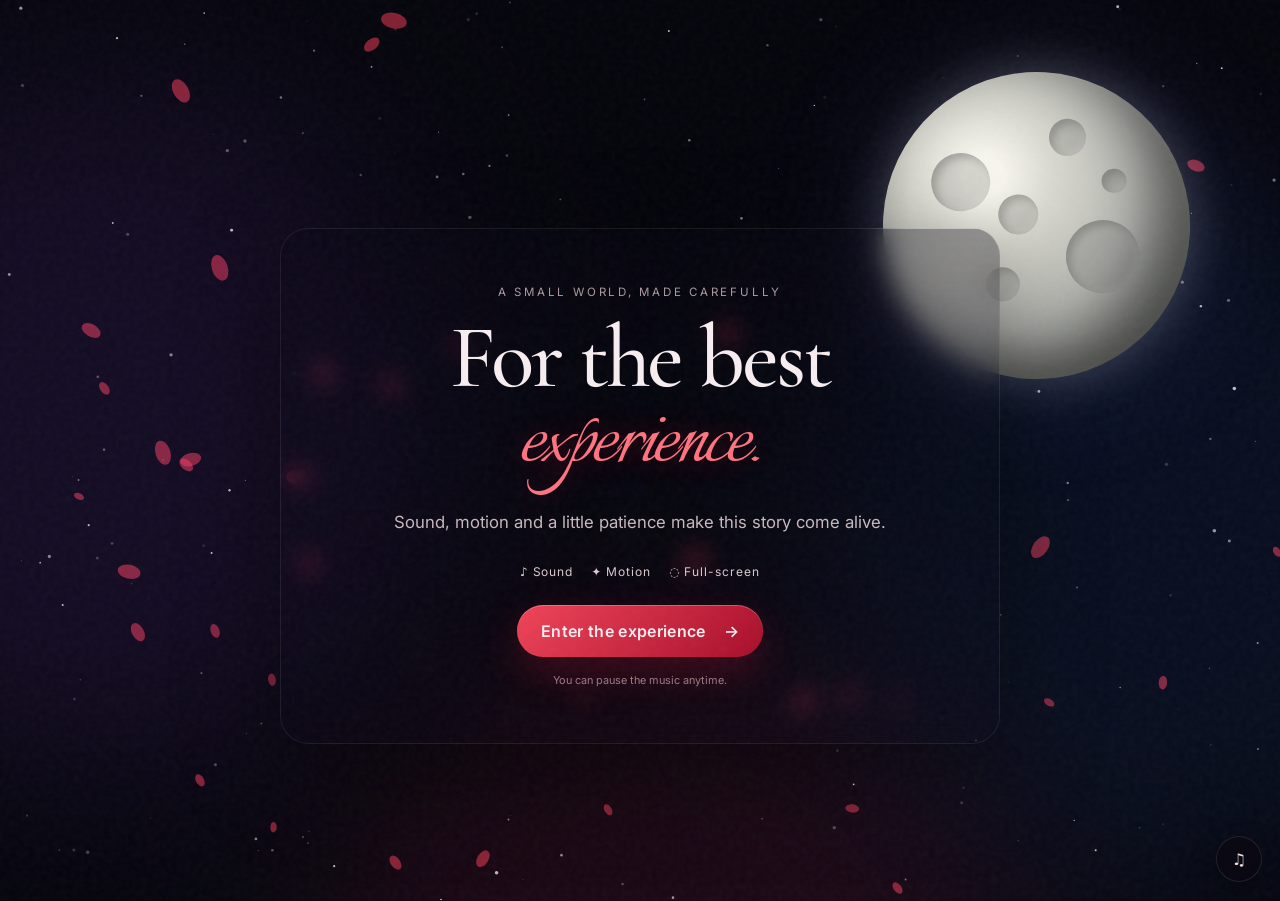
==== index.html @ fb80da09 "New Uploads" ====
<!doctype html>
<html lang="en">
<head>
<meta charset="utf-8">
<meta name="viewport" content="width=device-width,initial-scale=1,viewport-fit=cover">
<meta name="theme-color" content="#04040b">
<title>For the best experience</title>
<link rel="preconnect" href="https://fonts.googleapis.com">
<link rel="preconnect" href="https://fonts.gstatic.com" crossorigin>
<link href="https://fonts.googleapis.com/css2?family=Cormorant+Garamond:wght@400;500;600;700&family=Inter:wght@400;500;600&family=Italianno&display=swap" rel="stylesheet">
<link rel="stylesheet" href="style.css">
</head>
<body>
<div id="app" aria-live="polite">
  <canvas id="stars"></canvas>
  <canvas id="petals"></canvas>
  <div class="aurora aurora-a"></div><div class="aurora aurora-b"></div><div class="aurora aurora-c"></div>
  <div class="grain"></div>
  <div class="cursor-light" id="cursorLight"></div>

  <main>
    <section class="scene active" id="welcome" data-scene="welcome">
      <div class="moon-wrap moon-welcome" id="moonWelcome" aria-hidden="true">
        <div class="moon">
          <span class="crater c1"></span><span class="crater c2"></span><span class="crater c3"></span><span class="crater c4"></span><span class="crater c5"></span><span class="crater c6"></span>
        </div>
      </div>
      <div class="welcome-card">
        <div class="eyebrow">A small world, made carefully</div>
        <h1>For the best<br><em>experience.</em></h1>
        <p class="welcome-copy">Sound, motion and a little patience make this story come alive.</p>
        <div class="experience-list"><span>♪ Sound</span><span>✦ Motion</span><span>◌ Full-screen</span></div>
        <button class="primary-btn" id="enterBtn" type="button">Enter the experience <span>→</span></button>
        <p class="tiny-note">You can pause the music anytime.</p>
      </div>
    </section>

    <section class="scene" id="story" data-scene="story">
      <div class="scene-moon" aria-hidden="true"><div class="moon moon-large"><span class="crater c1"></span><span class="crater c2"></span><span class="crater c3"></span><span class="crater c4"></span><span class="crater c5"></span><span class="crater c6"></span></div></div>
      <div class="thought-stage" id="thoughtStage">
        <div class="depth-word depth-1">chaos</div><div class="depth-word depth-2">surprises</div><div class="depth-word depth-3">thoughts</div>
        <div class="story-line line-a">In the world…</div>
        <div class="story-line line-b">In a world full of chaos, full of surprises,</div>
        <div class="story-line line-c">the rush consuming people, the pressure<br class="desktop-break"> and always that one feeling to get better…</div>
      </div>
      <button class="scene-advance" id="storyNext" type="button">continue <span>↓</span></button>
    </section>

    <section class="scene" id="blocks" data-scene="blocks">
      <div class="block-field" id="blockField"></div>
      <div class="poem-block-text">
        <div class="eyebrow">blocks of thought</div>
        <p class="morph-line">And here is me creating another one with my blocks of thoughts,</p>
        <p class="morph-line dim">some practical, some sensible, some curious, some delusional</p>
        <p class="morph-line">all other just flowing through me like a boat…</p>
      </div>
      <button class="scene-advance" id="blocksNext" type="button">follow the light <span>→</span></button>
    </section>

    <section class="scene" id="heartScene" data-scene="heart">
      <div class="heart-halo"></div>
      <div class="follow-particle" id="followParticle" aria-hidden="true"></div>
      <div class="heart-copy">
        <div class="eyebrow">something unfinished</div>
        <h2>Some things are not<br>meant to be forced.</h2>
        <p id="heartInstruction">Bring the two pieces close.</p>
      </div>
      <div class="heart-area" id="heartArea" aria-label="Interactive heart">
        <svg class="heart-svg" viewBox="0 0 500 430" aria-hidden="true">
          <defs>
            <linearGradient id="heartRed" x1="0" y1="0" x2="1" y2="1"><stop offset="0" stop-color="#ff6a72"/><stop offset=".38" stop-color="#e51f3b"/><stop offset="1" stop-color="#780b22"/></linearGradient>
            <filter id="heartGlow" x="-60%" y="-60%" width="220%" height="220%"><feGaussianBlur stdDeviation="9" result="b"/><feMerge><feMergeNode in="b"/><feMergeNode in="SourceGraphic"/></feMerge></filter>
          </defs>
          <path id="heartLeft" class="heart-piece" d="M250 390 C230 370 75 270 75 145 C75 78 155 50 205 95 C230 117 242 139 250 155 L250 390Z" fill="url(#heartRed)" filter="url(#heartGlow)"/>
          <path id="heartRight" class="heart-piece" d="M250 390 C270 370 425 270 425 145 C425 78 345 50 295 95 C270 117 258 139 250 155 L250 390Z" fill="url(#heartRed)" filter="url(#heartGlow)"/>
          <path class="heart-shine" d="M143 130 C166 101 203 111 216 140"/>
          <path class="heart-shine right" d="M357 130 C334 101 297 111 284 140"/>
        </svg>
      </div>
      <div class="heart-actions"><button id="heartHint" class="ghost-btn" type="button">Tap a piece to begin</button></div>
    </section>

    <section class="scene" id="afterHeart" data-scene="afterHeart">
      <div class="scene-moon small-moon" aria-hidden="true"><div class="moon moon-medium"><span class="crater c1"></span><span class="crater c2"></span><span class="crater c3"></span><span class="crater c4"></span></div></div>
      <div class="light-ring" id="lightRing"></div>
      <div class="after-heart-text" id="afterHeartText">Some moments don't need an explanation.</div>
      <div class="couple-frame" aria-hidden="true"><img src="assets/images/couple.svg" alt="" loading="lazy"></div>
      <button class="scene-advance" id="poemNext" type="button">read what I wrote <span>↓</span></button>
    </section>

    <section class="scene poem-scene" id="poem" data-scene="poem">
      <div class="poem-backdrop"></div>
      <div class="poem-wrap">
        <div class="eyebrow">in my own words</div>
        <div class="poem" id="poemText">
          <p>In the world… In a world full of chaos, full of surprises, the rush consuming people, the pressure and always that one feeling to get better…</p>
          <p>And here is me creating another one with my blocks of thoughts, some practical, some sensible, some curious, some delusional all other just flowing through me like a boat…</p>
          <p>and then I ask myself how do I identify these thoughts…………</p>
          <p>Or that Can I get over these thoughts by living in present…….not thinking about how things are gonna end……..</p>
          <p>But here is me creating another one with my blocks, some practical, some sensible, some curious, some delusional all others always ticking inside me like clocks…….</p>
          <p>A question still lies ahead me that…….</p>
          <p>Do I need to identidy these thoughts Or wait for someone who can get me out of the world of my own blocks……….</p>
          <p class="signature">~Your Rounak</p>
        </div>
      </div>
    </section>
  </main>

  <button class="music-btn" id="musicBtn" type="button" aria-label="Pause music">♫</button>
  <div class="progress" id="progress"><span></span></div>
  <div class="sr-only" id="status"></div>
</div>
<script src="script.js"></script>
</body>
</html>
---- style.css ----
:root{--bg:#04040b;--ink:#f8edf0;--muted:#c9b8be;--red:#e51f3b;--deep:#720b22;--violet:#5e3a91;--blue:#1d3d70;--glass:rgba(255,255,255,.055);--ease:cubic-bezier(.22,.8,.2,1)}
*{box-sizing:border-box}html,body{margin:0;width:100%;min-height:100%;background:var(--bg);color:var(--ink);font-family:Inter,system-ui,sans-serif;overflow:hidden}body{touch-action:pan-y}.sr-only{position:absolute;width:1px;height:1px;overflow:hidden;clip:rect(0 0 0 0);white-space:nowrap}.grain{position:fixed;inset:0;pointer-events:none;z-index:20;opacity:.075;background-image:url("data:image/svg+xml,%3Csvg viewBox='0 0 160 160' xmlns='http://www.w3.org/2000/svg'%3E%3Cfilter id='n'%3E%3CfeTurbulence type='fractalNoise' baseFrequency='.9' numOctaves='3' stitchTiles='stitch'/%3E%3C/filter%3E%3Crect width='100%25' height='100%25' filter='url(%23n)' opacity='.55'/%3E%3C/svg%3E")}
canvas{position:fixed;inset:0;width:100%;height:100%;pointer-events:none}.aurora{position:fixed;width:55vw;height:55vw;max-width:850px;max-height:850px;border-radius:50%;filter:blur(90px);opacity:.16;pointer-events:none;mix-blend-mode:screen}.aurora-a{left:-20vw;top:8vh;background:#5d2d9a;animation:aurora 18s ease-in-out infinite alternate}.aurora-b{right:-18vw;top:20vh;background:#173e83;animation:aurora 23s ease-in-out infinite alternate-reverse}.aurora-c{left:25vw;bottom:-35vw;background:#8a1636;animation:aurora 27s ease-in-out infinite alternate}.cursor-light{position:fixed;width:260px;height:260px;border-radius:50%;pointer-events:none;z-index:19;background:radial-gradient(circle,rgba(255,68,91,.13),transparent 65%);transform:translate(-50%,-50%);opacity:0;transition:opacity .3s}
main{position:relative;width:100%;height:100svh}.scene{position:absolute;inset:0;display:grid;place-items:center;visibility:hidden;opacity:0;pointer-events:none;overflow:hidden;isolation:isolate}.scene.active{visibility:visible;opacity:1;pointer-events:auto}.scene.entering{animation:sceneIn 1.1s var(--ease) both}.scene.leaving{animation:sceneOut .75s var(--ease) both}.welcome-card{position:relative;z-index:10;width:min(720px,calc(100% - 40px));text-align:center;padding:clamp(26px,5vw,56px);border:1px solid rgba(255,255,255,.08);background:linear-gradient(180deg,rgba(8,7,18,.38),rgba(8,7,18,.14));backdrop-filter:blur(12px);border-radius:28px;box-shadow:0 30px 100px rgba(0,0,0,.4);transform:translateY(4vh)}.eyebrow{font-size:.72rem;letter-spacing:.24em;text-transform:uppercase;color:#e3cbd2;opacity:.75}.welcome-card h1{font-family:"Cormorant Garamond",serif;font-size:clamp(3rem,7vw,6.7rem);font-weight:500;line-height:.82;margin:22px 0 24px;letter-spacing:-.035em}.welcome-card h1 em{font-family:Italianno,cursive;font-size:1.12em;font-style:normal;color:#ff7380;text-shadow:0 0 30px rgba(255,50,80,.3)}.welcome-copy{max-width:520px;margin:0 auto;color:var(--muted);font-size:clamp(.92rem,1.8vw,1.05rem);line-height:1.75}.experience-list{display:flex;justify-content:center;gap:18px;flex-wrap:wrap;margin:26px 0;color:#dbc9ce;font-size:.75rem;letter-spacing:.08em}.primary-btn,.ghost-btn,.scene-advance,.music-btn{font:inherit;color:inherit;border:0;cursor:pointer}.primary-btn{position:relative;z-index:30;display:inline-flex;align-items:center;gap:18px;padding:16px 24px;border-radius:999px;background:linear-gradient(135deg,#f04458,#a70d2a);box-shadow:0 15px 40px rgba(199,20,50,.28),inset 0 1px rgba(255,255,255,.25);font-weight:600;letter-spacing:.02em;transition:transform .25s,box-shadow .25s}.primary-btn:hover{transform:translateY(-3px);box-shadow:0 22px 55px rgba(199,20,50,.4)}.primary-btn:active{transform:translateY(0) scale(.98)}.tiny-note{font-size:.68rem;color:#9c858d;margin:16px 0 0}.scene-moon{position:absolute;right:9vw;top:7vh;z-index:-1;animation:moonFloat 9s ease-in-out infinite}.moon-wrap{position:absolute;right:7vw;top:8vh;z-index:1;animation:moonFloat 9s ease-in-out infinite}.moon{position:relative;width:clamp(190px,24vw,360px);aspect-ratio:1;border-radius:50%;overflow:hidden;background:radial-gradient(circle at 35% 32%,#f8f7ef 0 7%,#d9d9d0 24%,#b4b5b0 52%,#858783 78%,#5d5e5c 100%);box-shadow:0 0 50px rgba(220,222,255,.25),0 0 140px rgba(144,151,255,.13),inset -30px -22px 55px rgba(0,0,0,.45);transform:rotate(-8deg)}.moon:before{content:"";position:absolute;inset:-10%;background:radial-gradient(circle at 55% 42%,transparent 0 48%,rgba(0,0,0,.16) 78%,rgba(0,0,0,.5) 100%);mix-blend-mode:multiply}.crater{position:absolute;border-radius:50%;background:rgba(76,77,75,.2);box-shadow:inset 4px 5px 9px rgba(0,0,0,.2),inset -3px -3px 8px rgba(255,255,255,.12)}.c1{width:19%;height:19%;left:18%;top:23%}.c2{width:12%;height:12%;left:58%;top:17%}.c3{width:24%;height:24%;left:58%;top:51%}.c4{width:11%;height:11%;left:31%;top:62%}.c5{width:8%;height:8%;left:73%;top:35%}.c6{width:13%;height:13%;left:38%;top:39%}.moon:after{content:"";position:absolute;inset:-8%;border-radius:50%;background:radial-gradient(circle,transparent 58%,rgba(255,246,230,.1) 69%,transparent 76%);animation:moonPulse 5s ease-in-out infinite}.moon-large{width:clamp(220px,31vw,440px)}.moon-medium{width:clamp(150px,20vw,270px)}.story-line{position:absolute;left:8vw;max-width:min(760px,70vw);font-family:"Cormorant Garamond",serif;font-size:clamp(2rem,5vw,5.5rem);line-height:.95;text-shadow:0 15px 50px rgba(0,0,0,.6);opacity:0;transform:translateY(30px);transition:1.1s var(--ease)}.story-line.line-a{top:31%}.story-line.line-b{top:31%;font-size:clamp(1.7rem,3.8vw,4rem)}.story-line.line-c{top:43%;font-size:clamp(1.25rem,2.3vw,2.4rem);line-height:1.15;color:#dbcbd0}.story-line.show{opacity:1;transform:none}.thought-stage{position:absolute;inset:0}.depth-word{position:absolute;font-family:"Cormorant Garamond",serif;color:rgba(255,255,255,.1);font-size:clamp(4rem,13vw,13rem);filter:blur(2px);animation:depthDrift 13s ease-in-out infinite}.depth-1{left:3%;top:18%}.depth-2{right:1%;top:50%;animation-delay:-4s}.depth-3{left:16%;bottom:7%;animation-delay:-8s}.scene-advance{position:absolute;bottom:max(34px,env(safe-area-inset-bottom));left:50%;transform:translateX(-50%);padding:12px 18px;background:rgba(255,255,255,.04);border:1px solid rgba(255,255,255,.1);border-radius:999px;color:#d9c8cd;z-index:30;letter-spacing:.06em;font-size:.75rem;transition:.25s}.scene-advance:hover{background:rgba(255,255,255,.08);transform:translateX(-50%) translateY(-2px)}.scene-advance span{color:#ff6473}.block-field{position:absolute;inset:0;overflow:hidden}.thought-block{position:absolute;width:clamp(14px,2vw,30px);height:clamp(14px,2vw,30px);border:1px solid rgba(255,83,104,.55);background:rgba(229,31,59,.12);box-shadow:0 0 25px rgba(229,31,59,.16);transform:rotate(45deg);animation:blockFloat var(--d) ease-in-out infinite alternate}.poem-block-text{position:relative;z-index:5;width:min(900px,88vw);text-align:center}.poem-block-text p{font-family:"Cormorant Garamond",serif;font-size:clamp(1.6rem,3.5vw,3.4rem);line-height:1.05;margin:10px 0;opacity:0;transform:translateY(24px) scale(.98);animation:textRise 1s var(--ease) forwards}.poem-block-text p:nth-of-type(1){animation-delay:.15s}.poem-block-text p:nth-of-type(2){animation-delay:.45s}.poem-block-text p:nth-of-type(3){animation-delay:.75s}.poem-block-text .dim{color:#c5b2b8;font-size:clamp(1.1rem,2.2vw,2rem)}
#heartScene{background:radial-gradient(circle at 50% 52%,rgba(150,10,35,.11),transparent 30%)}.heart-copy{position:absolute;top:11vh;text-align:center;z-index:10}.heart-copy h2{font-family:"Cormorant Garamond",serif;font-size:clamp(2.2rem,5vw,4.8rem);line-height:.92;font-weight:500;margin:15px 0}.heart-copy p{color:#d2bec4;margin:0;font-size:.9rem}.heart-area{position:absolute;width:min(520px,82vw);height:min(500px,65vh);left:50%;top:56%;transform:translate(-50%,-50%);z-index:8;touch-action:none;cursor:grab}.heart-area.dragging{cursor:grabbing}.heart-svg{width:100%;height:100%;overflow:visible;filter:drop-shadow(0 20px 50px rgba(110,0,20,.3));animation:heartBreathe 2.9s ease-in-out infinite}.heart-piece{transform-box:fill-box;transform-origin:center;transition:filter .25s}.heart-shine{fill:none;stroke:rgba(255,220,225,.55);stroke-width:5;stroke-linecap:round;opacity:.55}.heart-shine.right{transform:scaleX(-1);transform-origin:250px 0}.heart-halo{position:absolute;width:min(560px,90vw);aspect-ratio:1;border-radius:50%;background:radial-gradient(circle,rgba(229,31,59,.14),transparent 63%);filter:blur(12px);animation:haloPulse 3s ease-in-out infinite}.follow-particle{position:absolute;width:12px;height:12px;border-radius:50%;background:#ff6475;box-shadow:0 0 25px #ff334e;z-index:12;left:50%;top:22%;animation:followFloat 5s ease-in-out infinite}.heart-actions{position:absolute;bottom:13%;z-index:20}.ghost-btn{padding:11px 16px;border-radius:999px;background:rgba(255,255,255,.035);border:1px solid rgba(255,255,255,.1);color:#cdbbc1}.light-ring{position:absolute;width:20px;height:20px;border:1px solid rgba(255,110,128,.5);border-radius:50%;opacity:0}.light-ring.bloom{animation:ringBloom 1.8s var(--ease) forwards}.after-heart-text{font-family:"Cormorant Garamond",serif;font-size:clamp(2.3rem,6vw,6rem);max-width:850px;text-align:center;line-height:.9;opacity:0;transform:translateY(25px) scale(.96);z-index:8}.after-heart-text.reveal{animation:cinematicText 2s var(--ease) forwards}.couple-frame{position:absolute;bottom:-3vh;left:50%;transform:translateX(-50%);width:min(340px,42vw);height:min(420px,55vh);opacity:.18;filter:drop-shadow(0 0 20px rgba(255,255,255,.08));pointer-events:none;z-index:1}.couple-frame img{width:100%;height:100%;object-fit:contain;animation:coupleFloat 8s ease-in-out infinite}.poem-scene{overflow-y:auto;overflow-x:hidden;align-items:flex-start;justify-items:center}.poem-backdrop{position:fixed;inset:0;background:radial-gradient(circle at 50% 25%,rgba(117,38,88,.2),transparent 35%),linear-gradient(180deg,#080613,#03030a 70%);z-index:-1}.poem-wrap{width:min(880px,calc(100% - 40px));padding:15vh 0 20vh;position:relative}.poem-wrap .eyebrow{text-align:center;margin-bottom:35px}.poem{font-family:"Cormorant Garamond",serif;font-size:clamp(1.2rem,2.1vw,1.7rem);line-height:1.55;color:#f1e5e8}.poem p{margin:0 0 30px;opacity:0;transform:translateY(28px);filter:blur(5px);animation:poemReveal 1.4s var(--ease) forwards}.poem p:nth-child(1){animation-delay:.2s}.poem p:nth-child(2){animation-delay:.65s}.poem p:nth-child(3){animation-delay:1.1s}.poem p:nth-child(4){animation-delay:1.55s}.poem p:nth-child(5){animation-delay:2s}.poem p:nth-child(6){animation-delay:2.45s}.poem p:nth-child(7){animation-delay:2.9s}.poem .signature{font-family:Italianno,cursive;font-size:clamp(2.1rem,4vw,3.8rem);text-align:right;color:#ff6676;margin-top:50px;animation-delay:3.4s}.music-btn{position:fixed;right:max(18px,env(safe-area-inset-right));bottom:max(18px,env(safe-area-inset-bottom));width:46px;height:46px;border-radius:50%;background:rgba(10,8,18,.7);border:1px solid rgba(255,255,255,.1);backdrop-filter:blur(12px);z-index:50;color:#f4dce1;box-shadow:0 10px 30px rgba(0,0,0,.3);transition:.25s}.music-btn:hover{transform:scale(1.05)}.progress{position:fixed;left:0;top:0;height:2px;width:100%;z-index:60;background:transparent}.progress span{display:block;width:0;height:100%;background:#ef4b61;box-shadow:0 0 12px #ef4b61}
@keyframes aurora{to{transform:translate(8vw,-4vh) scale(1.18)}}@keyframes moonFloat{0%,100%{transform:translate3d(0,0,0)}50%{transform:translate3d(-12px,9px,0)}}@keyframes moonPulse{50%{transform:scale(1.03);opacity:.7}}@keyframes sceneIn{from{opacity:0;transform:scale(1.025)}to{opacity:1;transform:none}}@keyframes sceneOut{to{opacity:0;transform:scale(.985)}}@keyframes depthDrift{0%,100%{transform:translate3d(0,0,0) rotate(-2deg)}50%{transform:translate3d(3vw,-2vh,0) rotate(2deg)}}@keyframes blockFloat{to{transform:translate3d(var(--x),var(--y),0) rotate(150deg)}}@keyframes textRise{to{opacity:1;transform:none}}@keyframes heartBreathe{0%,100%{transform:scale(1)}50%{transform:scale(1.025)}}@keyframes haloPulse{50%{transform:scale(1.08);opacity:.7}}@keyframes followFloat{0%,100%{transform:translate(-20px,0)}50%{transform:translate(25px,14px)}}@keyframes ringBloom{to{opacity:0;transform:scale(35)}}@keyframes cinematicText{0%{opacity:0;filter:blur(15px);transform:translateY(25px) scale(.94)}55%{opacity:1;filter:blur(0);transform:none}100%{opacity:1;transform:none}}@keyframes coupleFloat{50%{transform:translateY(-7px) scale(1.01)}}@keyframes poemReveal{to{opacity:1;transform:none;filter:blur(0)}}
@media(max-width:700px){html,body{overflow:hidden}.welcome-card{width:calc(100% - 24px);padding:28px 18px;border-radius:22px;transform:translateY(0)}.welcome-card h1{font-size:clamp(2.8rem,15vw,4.6rem);margin:16px 0 20px}.experience-list{gap:9px 13px;margin:20px 0;font-size:.67rem}.primary-btn{padding:15px 19px}.moon-wrap{right:-5vw;top:3vh;opacity:.7}.moon{width:190px}.scene-moon{right:-8vw;top:4vh;opacity:.55}.moon-large{width:220px}.story-line{left:7vw;right:7vw;max-width:none;text-align:left}.story-line.line-a{top:38%}.story-line.line-b{top:34%}.story-line.line-c{top:49%;font-size:1.15rem}.desktop-break{display:none}.scene-advance{bottom:calc(18px + env(safe-area-inset-bottom));font-size:.68rem}.poem-block-text{width:calc(100% - 32px)}.poem-block-text p{font-size:clamp(1.5rem,8vw,2.4rem)}.heart-copy{top:9vh;width:calc(100% - 28px)}.heart-copy h2{font-size:clamp(2rem,10vw,3rem)}.heart-area{width:min(92vw,430px);height:54vh;top:55%}.heart-actions{bottom:10%}.after-heart-text{width:calc(100% - 30px);font-size:clamp(2.25rem,11vw,4rem)}.couple-frame{width:240px;height:300px;opacity:.13}.poem-wrap{width:calc(100% - 28px);padding:13vh 0 18vh}.poem{font-size:1.16rem;line-height:1.6}.poem p{margin-bottom:24px}.cursor-light{display:none}.aurora{filter:blur(60px);opacity:.11}.depth-word{font-size:4.5rem}.progress{top:0}}
@media(prefers-reduced-motion:reduce){*,*::before,*::after{animation-duration:.001ms!important;animation-iteration-count:1!important;transition-duration:.001ms!important;scroll-behavior:auto!important}}
.burst{font-family:serif;font-size:14px;animation-name:burstOut}.heart-complete{animation:heartFinish 1.7s var(--ease) both!important}.moon-ripple{position:fixed;width:30px;height:30px;border:1px solid rgba(255,225,225,.55);border-radius:50%;transform:translate(-50%,-50%);pointer-events:none;z-index:18;animation:moonRipple 1.3s var(--ease) forwards}.heart-complete .heart-piece{filter:url(#heartGlow) drop-shadow(0 0 30px rgba(255,45,75,.8))}.heart-complete{filter:drop-shadow(0 0 40px rgba(255,45,75,.6))!important}@keyframes heartFinish{0%{transform:scale(1)}35%{transform:scale(1.08)}100%{transform:scale(.96);opacity:.9}}@keyframes burstOut{0%{opacity:1;transform:translate(-50%,-50%) scale(.3) rotate(0)}100%{opacity:0;transform:translate(calc(-50% + var(--dx)),calc(-50% + var(--dy))) scale(var(--s)) rotate(240deg)}}@keyframes moonRipple{0%{opacity:.7;transform:translate(-50%,-50%) scale(.2)}100%{opacity:0;transform:translate(-50%,-50%) scale(15)}}
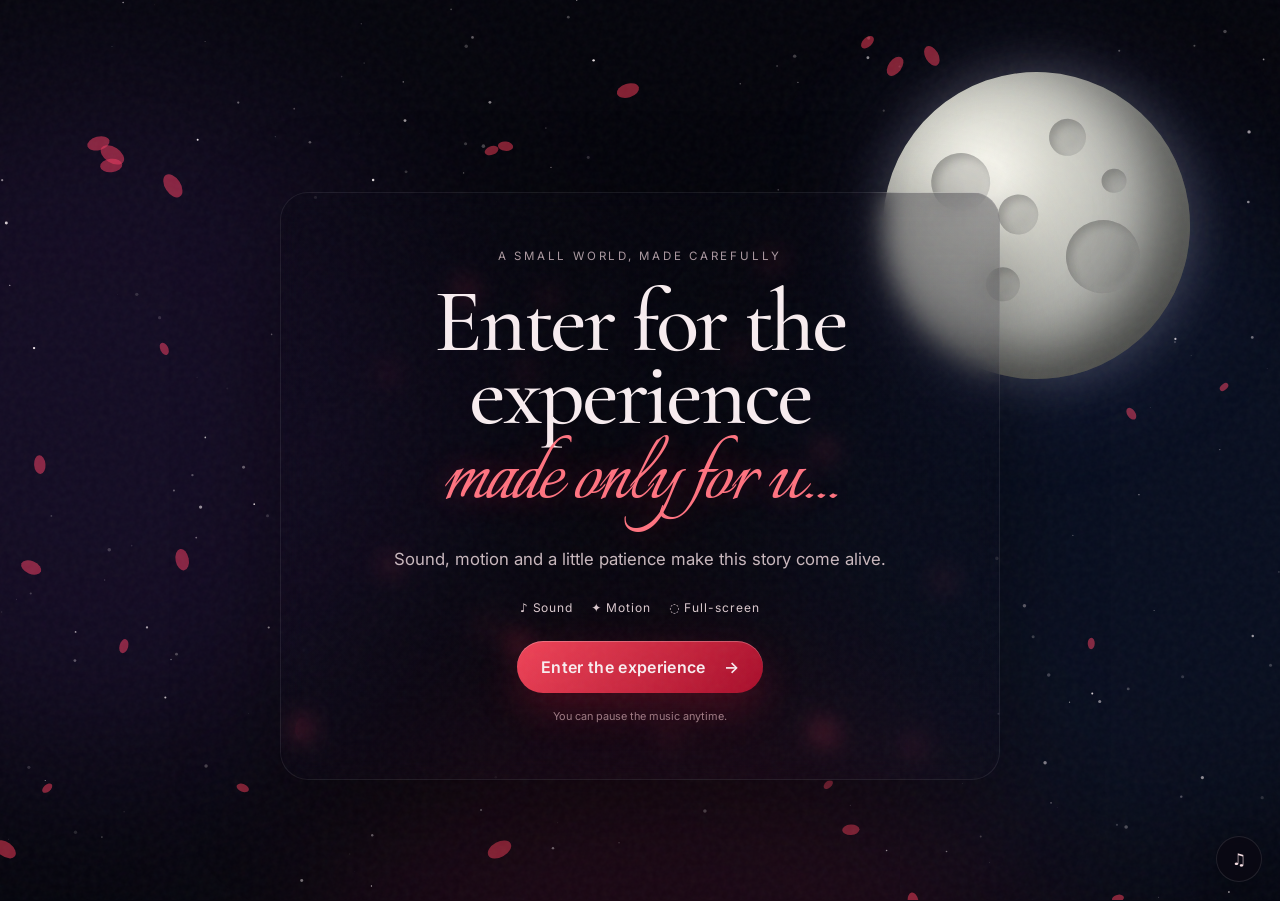
==== commit feb5ff8f: "Changes to Styles and Text" ====
--- a/index.html
+++ b/index.html
@@ -4,7 +4,7 @@
 <meta charset="utf-8">
 <meta name="viewport" content="width=device-width,initial-scale=1,viewport-fit=cover">
 <meta name="theme-color" content="#04040b">
-<title>For the best experience</title>
+<title>Moonlight</title>
 <link rel="preconnect" href="https://fonts.googleapis.com">
 <link rel="preconnect" href="https://fonts.gstatic.com" crossorigin>
 <link href="https://fonts.googleapis.com/css2?family=Cormorant+Garamond:wght@400;500;600;700&family=Inter:wght@400;500;600&family=Italianno&display=swap" rel="stylesheet">
@@ -27,7 +27,7 @@
       </div>
       <div class="welcome-card">
         <div class="eyebrow">A small world, made carefully</div>
-        <h1>For the best<br><em>experience.</em></h1>
+        <h1>Enter for the experience<br><em>made only for u...</em></h1>
         <p class="welcome-copy">Sound, motion and a little patience make this story come alive.</p>
         <div class="experience-list"><span>♪ Sound</span><span>✦ Motion</span><span>◌ Full-screen</span></div>
         <button class="primary-btn" id="enterBtn" type="button">Enter the experience <span>→</span></button>
@@ -49,10 +49,10 @@
     <section class="scene" id="blocks" data-scene="blocks">
       <div class="block-field" id="blockField"></div>
       <div class="poem-block-text">
-        <div class="eyebrow">blocks of thought</div>
-        <p class="morph-line">And here is me creating another one with my blocks of thoughts,</p>
-        <p class="morph-line dim">some practical, some sensible, some curious, some delusional</p>
-        <p class="morph-line">all other just flowing through me like a boat…</p>
+        <div class="eyebrow">...</div>
+        <p class="morph-line thought-1">And here is me creating another one with my blocks of thoughts,</p>
+        <p class="morph-line dim thought-2">some practical, some sensible, some curious, some delusional</p>
+        <p class="morph-line thought-3">all other just flowing through me like a boat…</p>
       </div>
       <button class="scene-advance" id="blocksNext" type="button">follow the light <span>→</span></button>
     </section>
@@ -100,7 +100,10 @@
           <p>But here is me creating another one with my blocks, some practical, some sensible, some curious, some delusional all others always ticking inside me like clocks…….</p>
           <p>A question still lies ahead me that…….</p>
           <p>Do I need to identidy these thoughts Or wait for someone who can get me out of the world of my own blocks……….</p>
-          <p class="signature">~Your Rounak</p>
+          <div class="signature-wrap">
+            <p class="signature-subtext">with love</p>
+            <p class="signature">~Your Rounak</p>
+          </div>
         </div>
       </div>
     </section>
--- a/style.css
+++ b/style.css
@@ -1,9 +1,1039 @@
-:root{--bg:#04040b;--ink:#f8edf0;--muted:#c9b8be;--red:#e51f3b;--deep:#720b22;--violet:#5e3a91;--blue:#1d3d70;--glass:rgba(255,255,255,.055);--ease:cubic-bezier(.22,.8,.2,1)}
-*{box-sizing:border-box}html,body{margin:0;width:100%;min-height:100%;background:var(--bg);color:var(--ink);font-family:Inter,system-ui,sans-serif;overflow:hidden}body{touch-action:pan-y}.sr-only{position:absolute;width:1px;height:1px;overflow:hidden;clip:rect(0 0 0 0);white-space:nowrap}.grain{position:fixed;inset:0;pointer-events:none;z-index:20;opacity:.075;background-image:url("data:image/svg+xml,%3Csvg viewBox='0 0 160 160' xmlns='http://www.w3.org/2000/svg'%3E%3Cfilter id='n'%3E%3CfeTurbulence type='fractalNoise' baseFrequency='.9' numOctaves='3' stitchTiles='stitch'/%3E%3C/filter%3E%3Crect width='100%25' height='100%25' filter='url(%23n)' opacity='.55'/%3E%3C/svg%3E")}
-canvas{position:fixed;inset:0;width:100%;height:100%;pointer-events:none}.aurora{position:fixed;width:55vw;height:55vw;max-width:850px;max-height:850px;border-radius:50%;filter:blur(90px);opacity:.16;pointer-events:none;mix-blend-mode:screen}.aurora-a{left:-20vw;top:8vh;background:#5d2d9a;animation:aurora 18s ease-in-out infinite alternate}.aurora-b{right:-18vw;top:20vh;background:#173e83;animation:aurora 23s ease-in-out infinite alternate-reverse}.aurora-c{left:25vw;bottom:-35vw;background:#8a1636;animation:aurora 27s ease-in-out infinite alternate}.cursor-light{position:fixed;width:260px;height:260px;border-radius:50%;pointer-events:none;z-index:19;background:radial-gradient(circle,rgba(255,68,91,.13),transparent 65%);transform:translate(-50%,-50%);opacity:0;transition:opacity .3s}
-main{position:relative;width:100%;height:100svh}.scene{position:absolute;inset:0;display:grid;place-items:center;visibility:hidden;opacity:0;pointer-events:none;overflow:hidden;isolation:isolate}.scene.active{visibility:visible;opacity:1;pointer-events:auto}.scene.entering{animation:sceneIn 1.1s var(--ease) both}.scene.leaving{animation:sceneOut .75s var(--ease) both}.welcome-card{position:relative;z-index:10;width:min(720px,calc(100% - 40px));text-align:center;padding:clamp(26px,5vw,56px);border:1px solid rgba(255,255,255,.08);background:linear-gradient(180deg,rgba(8,7,18,.38),rgba(8,7,18,.14));backdrop-filter:blur(12px);border-radius:28px;box-shadow:0 30px 100px rgba(0,0,0,.4);transform:translateY(4vh)}.eyebrow{font-size:.72rem;letter-spacing:.24em;text-transform:uppercase;color:#e3cbd2;opacity:.75}.welcome-card h1{font-family:"Cormorant Garamond",serif;font-size:clamp(3rem,7vw,6.7rem);font-weight:500;line-height:.82;margin:22px 0 24px;letter-spacing:-.035em}.welcome-card h1 em{font-family:Italianno,cursive;font-size:1.12em;font-style:normal;color:#ff7380;text-shadow:0 0 30px rgba(255,50,80,.3)}.welcome-copy{max-width:520px;margin:0 auto;color:var(--muted);font-size:clamp(.92rem,1.8vw,1.05rem);line-height:1.75}.experience-list{display:flex;justify-content:center;gap:18px;flex-wrap:wrap;margin:26px 0;color:#dbc9ce;font-size:.75rem;letter-spacing:.08em}.primary-btn,.ghost-btn,.scene-advance,.music-btn{font:inherit;color:inherit;border:0;cursor:pointer}.primary-btn{position:relative;z-index:30;display:inline-flex;align-items:center;gap:18px;padding:16px 24px;border-radius:999px;background:linear-gradient(135deg,#f04458,#a70d2a);box-shadow:0 15px 40px rgba(199,20,50,.28),inset 0 1px rgba(255,255,255,.25);font-weight:600;letter-spacing:.02em;transition:transform .25s,box-shadow .25s}.primary-btn:hover{transform:translateY(-3px);box-shadow:0 22px 55px rgba(199,20,50,.4)}.primary-btn:active{transform:translateY(0) scale(.98)}.tiny-note{font-size:.68rem;color:#9c858d;margin:16px 0 0}.scene-moon{position:absolute;right:9vw;top:7vh;z-index:-1;animation:moonFloat 9s ease-in-out infinite}.moon-wrap{position:absolute;right:7vw;top:8vh;z-index:1;animation:moonFloat 9s ease-in-out infinite}.moon{position:relative;width:clamp(190px,24vw,360px);aspect-ratio:1;border-radius:50%;overflow:hidden;background:radial-gradient(circle at 35% 32%,#f8f7ef 0 7%,#d9d9d0 24%,#b4b5b0 52%,#858783 78%,#5d5e5c 100%);box-shadow:0 0 50px rgba(220,222,255,.25),0 0 140px rgba(144,151,255,.13),inset -30px -22px 55px rgba(0,0,0,.45);transform:rotate(-8deg)}.moon:before{content:"";position:absolute;inset:-10%;background:radial-gradient(circle at 55% 42%,transparent 0 48%,rgba(0,0,0,.16) 78%,rgba(0,0,0,.5) 100%);mix-blend-mode:multiply}.crater{position:absolute;border-radius:50%;background:rgba(76,77,75,.2);box-shadow:inset 4px 5px 9px rgba(0,0,0,.2),inset -3px -3px 8px rgba(255,255,255,.12)}.c1{width:19%;height:19%;left:18%;top:23%}.c2{width:12%;height:12%;left:58%;top:17%}.c3{width:24%;height:24%;left:58%;top:51%}.c4{width:11%;height:11%;left:31%;top:62%}.c5{width:8%;height:8%;left:73%;top:35%}.c6{width:13%;height:13%;left:38%;top:39%}.moon:after{content:"";position:absolute;inset:-8%;border-radius:50%;background:radial-gradient(circle,transparent 58%,rgba(255,246,230,.1) 69%,transparent 76%);animation:moonPulse 5s ease-in-out infinite}.moon-large{width:clamp(220px,31vw,440px)}.moon-medium{width:clamp(150px,20vw,270px)}.story-line{position:absolute;left:8vw;max-width:min(760px,70vw);font-family:"Cormorant Garamond",serif;font-size:clamp(2rem,5vw,5.5rem);line-height:.95;text-shadow:0 15px 50px rgba(0,0,0,.6);opacity:0;transform:translateY(30px);transition:1.1s var(--ease)}.story-line.line-a{top:31%}.story-line.line-b{top:31%;font-size:clamp(1.7rem,3.8vw,4rem)}.story-line.line-c{top:43%;font-size:clamp(1.25rem,2.3vw,2.4rem);line-height:1.15;color:#dbcbd0}.story-line.show{opacity:1;transform:none}.thought-stage{position:absolute;inset:0}.depth-word{position:absolute;font-family:"Cormorant Garamond",serif;color:rgba(255,255,255,.1);font-size:clamp(4rem,13vw,13rem);filter:blur(2px);animation:depthDrift 13s ease-in-out infinite}.depth-1{left:3%;top:18%}.depth-2{right:1%;top:50%;animation-delay:-4s}.depth-3{left:16%;bottom:7%;animation-delay:-8s}.scene-advance{position:absolute;bottom:max(34px,env(safe-area-inset-bottom));left:50%;transform:translateX(-50%);padding:12px 18px;background:rgba(255,255,255,.04);border:1px solid rgba(255,255,255,.1);border-radius:999px;color:#d9c8cd;z-index:30;letter-spacing:.06em;font-size:.75rem;transition:.25s}.scene-advance:hover{background:rgba(255,255,255,.08);transform:translateX(-50%) translateY(-2px)}.scene-advance span{color:#ff6473}.block-field{position:absolute;inset:0;overflow:hidden}.thought-block{position:absolute;width:clamp(14px,2vw,30px);height:clamp(14px,2vw,30px);border:1px solid rgba(255,83,104,.55);background:rgba(229,31,59,.12);box-shadow:0 0 25px rgba(229,31,59,.16);transform:rotate(45deg);animation:blockFloat var(--d) ease-in-out infinite alternate}.poem-block-text{position:relative;z-index:5;width:min(900px,88vw);text-align:center}.poem-block-text p{font-family:"Cormorant Garamond",serif;font-size:clamp(1.6rem,3.5vw,3.4rem);line-height:1.05;margin:10px 0;opacity:0;transform:translateY(24px) scale(.98);animation:textRise 1s var(--ease) forwards}.poem-block-text p:nth-of-type(1){animation-delay:.15s}.poem-block-text p:nth-of-type(2){animation-delay:.45s}.poem-block-text p:nth-of-type(3){animation-delay:.75s}.poem-block-text .dim{color:#c5b2b8;font-size:clamp(1.1rem,2.2vw,2rem)}
-#heartScene{background:radial-gradient(circle at 50% 52%,rgba(150,10,35,.11),transparent 30%)}.heart-copy{position:absolute;top:11vh;text-align:center;z-index:10}.heart-copy h2{font-family:"Cormorant Garamond",serif;font-size:clamp(2.2rem,5vw,4.8rem);line-height:.92;font-weight:500;margin:15px 0}.heart-copy p{color:#d2bec4;margin:0;font-size:.9rem}.heart-area{position:absolute;width:min(520px,82vw);height:min(500px,65vh);left:50%;top:56%;transform:translate(-50%,-50%);z-index:8;touch-action:none;cursor:grab}.heart-area.dragging{cursor:grabbing}.heart-svg{width:100%;height:100%;overflow:visible;filter:drop-shadow(0 20px 50px rgba(110,0,20,.3));animation:heartBreathe 2.9s ease-in-out infinite}.heart-piece{transform-box:fill-box;transform-origin:center;transition:filter .25s}.heart-shine{fill:none;stroke:rgba(255,220,225,.55);stroke-width:5;stroke-linecap:round;opacity:.55}.heart-shine.right{transform:scaleX(-1);transform-origin:250px 0}.heart-halo{position:absolute;width:min(560px,90vw);aspect-ratio:1;border-radius:50%;background:radial-gradient(circle,rgba(229,31,59,.14),transparent 63%);filter:blur(12px);animation:haloPulse 3s ease-in-out infinite}.follow-particle{position:absolute;width:12px;height:12px;border-radius:50%;background:#ff6475;box-shadow:0 0 25px #ff334e;z-index:12;left:50%;top:22%;animation:followFloat 5s ease-in-out infinite}.heart-actions{position:absolute;bottom:13%;z-index:20}.ghost-btn{padding:11px 16px;border-radius:999px;background:rgba(255,255,255,.035);border:1px solid rgba(255,255,255,.1);color:#cdbbc1}.light-ring{position:absolute;width:20px;height:20px;border:1px solid rgba(255,110,128,.5);border-radius:50%;opacity:0}.light-ring.bloom{animation:ringBloom 1.8s var(--ease) forwards}.after-heart-text{font-family:"Cormorant Garamond",serif;font-size:clamp(2.3rem,6vw,6rem);max-width:850px;text-align:center;line-height:.9;opacity:0;transform:translateY(25px) scale(.96);z-index:8}.after-heart-text.reveal{animation:cinematicText 2s var(--ease) forwards}.couple-frame{position:absolute;bottom:-3vh;left:50%;transform:translateX(-50%);width:min(340px,42vw);height:min(420px,55vh);opacity:.18;filter:drop-shadow(0 0 20px rgba(255,255,255,.08));pointer-events:none;z-index:1}.couple-frame img{width:100%;height:100%;object-fit:contain;animation:coupleFloat 8s ease-in-out infinite}.poem-scene{overflow-y:auto;overflow-x:hidden;align-items:flex-start;justify-items:center}.poem-backdrop{position:fixed;inset:0;background:radial-gradient(circle at 50% 25%,rgba(117,38,88,.2),transparent 35%),linear-gradient(180deg,#080613,#03030a 70%);z-index:-1}.poem-wrap{width:min(880px,calc(100% - 40px));padding:15vh 0 20vh;position:relative}.poem-wrap .eyebrow{text-align:center;margin-bottom:35px}.poem{font-family:"Cormorant Garamond",serif;font-size:clamp(1.2rem,2.1vw,1.7rem);line-height:1.55;color:#f1e5e8}.poem p{margin:0 0 30px;opacity:0;transform:translateY(28px);filter:blur(5px);animation:poemReveal 1.4s var(--ease) forwards}.poem p:nth-child(1){animation-delay:.2s}.poem p:nth-child(2){animation-delay:.65s}.poem p:nth-child(3){animation-delay:1.1s}.poem p:nth-child(4){animation-delay:1.55s}.poem p:nth-child(5){animation-delay:2s}.poem p:nth-child(6){animation-delay:2.45s}.poem p:nth-child(7){animation-delay:2.9s}.poem .signature{font-family:Italianno,cursive;font-size:clamp(2.1rem,4vw,3.8rem);text-align:right;color:#ff6676;margin-top:50px;animation-delay:3.4s}.music-btn{position:fixed;right:max(18px,env(safe-area-inset-right));bottom:max(18px,env(safe-area-inset-bottom));width:46px;height:46px;border-radius:50%;background:rgba(10,8,18,.7);border:1px solid rgba(255,255,255,.1);backdrop-filter:blur(12px);z-index:50;color:#f4dce1;box-shadow:0 10px 30px rgba(0,0,0,.3);transition:.25s}.music-btn:hover{transform:scale(1.05)}.progress{position:fixed;left:0;top:0;height:2px;width:100%;z-index:60;background:transparent}.progress span{display:block;width:0;height:100%;background:#ef4b61;box-shadow:0 0 12px #ef4b61}
-@keyframes aurora{to{transform:translate(8vw,-4vh) scale(1.18)}}@keyframes moonFloat{0%,100%{transform:translate3d(0,0,0)}50%{transform:translate3d(-12px,9px,0)}}@keyframes moonPulse{50%{transform:scale(1.03);opacity:.7}}@keyframes sceneIn{from{opacity:0;transform:scale(1.025)}to{opacity:1;transform:none}}@keyframes sceneOut{to{opacity:0;transform:scale(.985)}}@keyframes depthDrift{0%,100%{transform:translate3d(0,0,0) rotate(-2deg)}50%{transform:translate3d(3vw,-2vh,0) rotate(2deg)}}@keyframes blockFloat{to{transform:translate3d(var(--x),var(--y),0) rotate(150deg)}}@keyframes textRise{to{opacity:1;transform:none}}@keyframes heartBreathe{0%,100%{transform:scale(1)}50%{transform:scale(1.025)}}@keyframes haloPulse{50%{transform:scale(1.08);opacity:.7}}@keyframes followFloat{0%,100%{transform:translate(-20px,0)}50%{transform:translate(25px,14px)}}@keyframes ringBloom{to{opacity:0;transform:scale(35)}}@keyframes cinematicText{0%{opacity:0;filter:blur(15px);transform:translateY(25px) scale(.94)}55%{opacity:1;filter:blur(0);transform:none}100%{opacity:1;transform:none}}@keyframes coupleFloat{50%{transform:translateY(-7px) scale(1.01)}}@keyframes poemReveal{to{opacity:1;transform:none;filter:blur(0)}}
-@media(max-width:700px){html,body{overflow:hidden}.welcome-card{width:calc(100% - 24px);padding:28px 18px;border-radius:22px;transform:translateY(0)}.welcome-card h1{font-size:clamp(2.8rem,15vw,4.6rem);margin:16px 0 20px}.experience-list{gap:9px 13px;margin:20px 0;font-size:.67rem}.primary-btn{padding:15px 19px}.moon-wrap{right:-5vw;top:3vh;opacity:.7}.moon{width:190px}.scene-moon{right:-8vw;top:4vh;opacity:.55}.moon-large{width:220px}.story-line{left:7vw;right:7vw;max-width:none;text-align:left}.story-line.line-a{top:38%}.story-line.line-b{top:34%}.story-line.line-c{top:49%;font-size:1.15rem}.desktop-break{display:none}.scene-advance{bottom:calc(18px + env(safe-area-inset-bottom));font-size:.68rem}.poem-block-text{width:calc(100% - 32px)}.poem-block-text p{font-size:clamp(1.5rem,8vw,2.4rem)}.heart-copy{top:9vh;width:calc(100% - 28px)}.heart-copy h2{font-size:clamp(2rem,10vw,3rem)}.heart-area{width:min(92vw,430px);height:54vh;top:55%}.heart-actions{bottom:10%}.after-heart-text{width:calc(100% - 30px);font-size:clamp(2.25rem,11vw,4rem)}.couple-frame{width:240px;height:300px;opacity:.13}.poem-wrap{width:calc(100% - 28px);padding:13vh 0 18vh}.poem{font-size:1.16rem;line-height:1.6}.poem p{margin-bottom:24px}.cursor-light{display:none}.aurora{filter:blur(60px);opacity:.11}.depth-word{font-size:4.5rem}.progress{top:0}}
-@media(prefers-reduced-motion:reduce){*,*::before,*::after{animation-duration:.001ms!important;animation-iteration-count:1!important;transition-duration:.001ms!important;scroll-behavior:auto!important}}
-.burst{font-family:serif;font-size:14px;animation-name:burstOut}.heart-complete{animation:heartFinish 1.7s var(--ease) both!important}.moon-ripple{position:fixed;width:30px;height:30px;border:1px solid rgba(255,225,225,.55);border-radius:50%;transform:translate(-50%,-50%);pointer-events:none;z-index:18;animation:moonRipple 1.3s var(--ease) forwards}.heart-complete .heart-piece{filter:url(#heartGlow) drop-shadow(0 0 30px rgba(255,45,75,.8))}.heart-complete{filter:drop-shadow(0 0 40px rgba(255,45,75,.6))!important}@keyframes heartFinish{0%{transform:scale(1)}35%{transform:scale(1.08)}100%{transform:scale(.96);opacity:.9}}@keyframes burstOut{0%{opacity:1;transform:translate(-50%,-50%) scale(.3) rotate(0)}100%{opacity:0;transform:translate(calc(-50% + var(--dx)),calc(-50% + var(--dy))) scale(var(--s)) rotate(240deg)}}@keyframes moonRipple{0%{opacity:.7;transform:translate(-50%,-50%) scale(.2)}100%{opacity:0;transform:translate(-50%,-50%) scale(15)}}
+:root {
+  --bg: #04040b;
+  --ink: #f8edf0;
+  --muted: #c9b8be;
+  --red: #e51f3b;
+  --deep: #720b22;
+  --violet: #5e3a91;
+  --blue: #1d3d70;
+  --glass: rgba(255, 255, 255, 0.055);
+  --ease: cubic-bezier(0.22, 0.8, 0.2, 1);
+}
+* {
+  box-sizing: border-box;
+}
+html,
+body {
+  margin: 0;
+  width: 100%;
+  min-height: 100%;
+  background: var(--bg);
+  color: var(--ink);
+  font-family: Inter, system-ui, sans-serif;
+  overflow: hidden;
+}
+body {
+  touch-action: pan-y;
+}
+.sr-only {
+  position: absolute;
+  width: 1px;
+  height: 1px;
+  overflow: hidden;
+  clip: rect(0 0 0 0);
+  white-space: nowrap;
+}
+.grain {
+  position: fixed;
+  inset: 0;
+  pointer-events: none;
+  z-index: 20;
+  opacity: 0.075;
+  background-image: url("data:image/svg+xml,%3Csvg viewBox='0 0 160 160' xmlns='http://www.w3.org/2000/svg'%3E%3Cfilter id='n'%3E%3CfeTurbulence type='fractalNoise' baseFrequency='.9' numOctaves='3' stitchTiles='stitch'/%3E%3C/filter%3E%3Crect width='100%25' height='100%25' filter='url(%23n)' opacity='.55'/%3E%3C/svg%3E");
+}
+canvas {
+  position: fixed;
+  inset: 0;
+  width: 100%;
+  height: 100%;
+  pointer-events: none;
+}
+.aurora {
+  position: fixed;
+  width: 55vw;
+  height: 55vw;
+  max-width: 850px;
+  max-height: 850px;
+  border-radius: 50%;
+  filter: blur(90px);
+  opacity: 0.16;
+  pointer-events: none;
+  mix-blend-mode: screen;
+}
+.aurora-a {
+  left: -20vw;
+  top: 8vh;
+  background: #5d2d9a;
+  animation: aurora 18s ease-in-out infinite alternate;
+}
+.aurora-b {
+  right: -18vw;
+  top: 20vh;
+  background: #173e83;
+  animation: aurora 23s ease-in-out infinite alternate-reverse;
+}
+.aurora-c {
+  left: 25vw;
+  bottom: -35vw;
+  background: #8a1636;
+  animation: aurora 27s ease-in-out infinite alternate;
+}
+.cursor-light {
+  position: fixed;
+  width: 260px;
+  height: 260px;
+  border-radius: 50%;
+  pointer-events: none;
+  z-index: 19;
+  background: radial-gradient(circle, rgba(255, 68, 91, 0.13), transparent 65%);
+  transform: translate(-50%, -50%);
+  opacity: 0;
+  transition: opacity 0.3s;
+}
+main {
+  position: relative;
+  width: 100%;
+  height: 100svh;
+}
+.scene {
+  position: absolute;
+  inset: 0;
+  display: grid;
+  place-items: center;
+  visibility: hidden;
+  opacity: 0;
+  pointer-events: none;
+  overflow: hidden;
+  isolation: isolate;
+}
+.scene.active {
+  visibility: visible;
+  opacity: 1;
+  pointer-events: auto;
+}
+.scene.entering {
+  animation: sceneIn 1.1s var(--ease) both;
+}
+.scene.leaving {
+  animation: sceneOut 0.75s var(--ease) both;
+}
+.welcome-card {
+  position: relative;
+  z-index: 10;
+  width: min(720px, calc(100% - 40px));
+  text-align: center;
+  padding: clamp(26px, 5vw, 56px);
+  border: 1px solid rgba(255, 255, 255, 0.08);
+  background: linear-gradient(
+    180deg,
+    rgba(8, 7, 18, 0.38),
+    rgba(8, 7, 18, 0.14)
+  );
+  backdrop-filter: blur(12px);
+  border-radius: 28px;
+  box-shadow: 0 30px 100px rgba(0, 0, 0, 0.4);
+  transform: translateY(4vh);
+}
+.eyebrow {
+  font-size: 0.72rem;
+  letter-spacing: 0.24em;
+  text-transform: uppercase;
+  color: #e3cbd2;
+  opacity: 0.75;
+}
+.welcome-card h1 {
+  font-family: "Cormorant Garamond", serif;
+  font-size: clamp(3rem, 7vw, 6.7rem);
+  font-weight: 500;
+  line-height: 0.82;
+  margin: 22px 0 24px;
+  letter-spacing: -0.035em;
+}
+.welcome-card h1 em {
+  font-family: Italianno, cursive;
+  font-size: 1.12em;
+  font-style: normal;
+  color: #ff7380;
+  text-shadow: 0 0 30px rgba(255, 50, 80, 0.3);
+}
+.welcome-copy {
+  max-width: 520px;
+  margin: 0 auto;
+  color: var(--muted);
+  font-size: clamp(0.92rem, 1.8vw, 1.05rem);
+  line-height: 1.75;
+}
+.experience-list {
+  display: flex;
+  justify-content: center;
+  gap: 18px;
+  flex-wrap: wrap;
+  margin: 26px 0;
+  color: #dbc9ce;
+  font-size: 0.75rem;
+  letter-spacing: 0.08em;
+}
+.primary-btn,
+.ghost-btn,
+.scene-advance,
+.music-btn {
+  font: inherit;
+  color: inherit;
+  border: 0;
+  cursor: pointer;
+}
+.primary-btn {
+  position: relative;
+  z-index: 30;
+  display: inline-flex;
+  align-items: center;
+  gap: 18px;
+  padding: 16px 24px;
+  border-radius: 999px;
+  background: linear-gradient(135deg, #f04458, #a70d2a);
+  box-shadow:
+    0 15px 40px rgba(199, 20, 50, 0.28),
+    inset 0 1px rgba(255, 255, 255, 0.25);
+  font-weight: 600;
+  letter-spacing: 0.02em;
+  transition:
+    transform 0.25s,
+    box-shadow 0.25s;
+}
+.primary-btn:hover {
+  transform: translateY(-3px);
+  box-shadow: 0 22px 55px rgba(199, 20, 50, 0.4);
+}
+.primary-btn:active {
+  transform: translateY(0) scale(0.98);
+}
+.tiny-note {
+  font-size: 0.68rem;
+  color: #9c858d;
+  margin: 16px 0 0;
+}
+.scene-moon {
+  position: absolute;
+  right: 9vw;
+  top: 7vh;
+  z-index: -1;
+  animation: moonFloat 9s ease-in-out infinite;
+}
+.moon-wrap {
+  position: absolute;
+  right: 7vw;
+  top: 8vh;
+  z-index: 1;
+  animation: moonFloat 9s ease-in-out infinite;
+}
+.moon {
+  position: relative;
+  width: clamp(190px, 24vw, 360px);
+  aspect-ratio: 1;
+  border-radius: 50%;
+  overflow: hidden;
+  background: radial-gradient(
+    circle at 35% 32%,
+    #f8f7ef 0 7%,
+    #d9d9d0 24%,
+    #b4b5b0 52%,
+    #858783 78%,
+    #5d5e5c 100%
+  );
+  box-shadow:
+    0 0 50px rgba(220, 222, 255, 0.25),
+    0 0 140px rgba(144, 151, 255, 0.13),
+    inset -30px -22px 55px rgba(0, 0, 0, 0.45);
+  transform: rotate(-8deg);
+}
+.moon:before {
+  content: "";
+  position: absolute;
+  inset: -10%;
+  background: radial-gradient(
+    circle at 55% 42%,
+    transparent 0 48%,
+    rgba(0, 0, 0, 0.16) 78%,
+    rgba(0, 0, 0, 0.5) 100%
+  );
+  mix-blend-mode: multiply;
+}
+.crater {
+  position: absolute;
+  border-radius: 50%;
+  background: rgba(76, 77, 75, 0.2);
+  box-shadow:
+    inset 4px 5px 9px rgba(0, 0, 0, 0.2),
+    inset -3px -3px 8px rgba(255, 255, 255, 0.12);
+}
+.c1 {
+  width: 19%;
+  height: 19%;
+  left: 18%;
+  top: 23%;
+}
+.c2 {
+  width: 12%;
+  height: 12%;
+  left: 58%;
+  top: 17%;
+}
+.c3 {
+  width: 24%;
+  height: 24%;
+  left: 58%;
+  top: 51%;
+}
+.c4 {
+  width: 11%;
+  height: 11%;
+  left: 31%;
+  top: 62%;
+}
+.c5 {
+  width: 8%;
+  height: 8%;
+  left: 73%;
+  top: 35%;
+}
+.c6 {
+  width: 13%;
+  height: 13%;
+  left: 38%;
+  top: 39%;
+}
+.moon:after {
+  content: "";
+  position: absolute;
+  inset: -8%;
+  border-radius: 50%;
+  background: radial-gradient(
+    circle,
+    transparent 58%,
+    rgba(255, 246, 230, 0.1) 69%,
+    transparent 76%
+  );
+  animation: moonPulse 5s ease-in-out infinite;
+}
+.moon-large {
+  width: clamp(220px, 31vw, 440px);
+}
+.moon-medium {
+  width: clamp(150px, 20vw, 270px);
+}
+.story-line {
+  position: absolute;
+  left: 8vw;
+  max-width: min(760px, 70vw);
+  font-family: "Cormorant Garamond", serif;
+  font-size: clamp(2rem, 5vw, 5.5rem);
+  line-height: 0.95;
+  text-shadow: 0 15px 50px rgba(0, 0, 0, 0.6);
+  opacity: 0;
+  transform: translateY(30px);
+  transition: 1.1s var(--ease);
+}
+.story-line.line-a {
+  top: 31%;
+}
+.story-line.line-b {
+  top: 31%;
+  font-size: clamp(1.7rem, 3.8vw, 4rem);
+}
+.story-line.line-c {
+  top: 43%;
+  font-size: clamp(1.25rem, 2.3vw, 2.4rem);
+  line-height: 1.15;
+  color: #dbcbd0;
+}
+.story-line.show {
+  opacity: 1;
+  transform: none;
+}
+.thought-stage {
+  position: absolute;
+  inset: 0;
+}
+.depth-word {
+  position: absolute;
+  font-family: "Cormorant Garamond", serif;
+  color: rgba(255, 255, 255, 0.1);
+  font-size: clamp(4rem, 13vw, 13rem);
+  filter: blur(2px);
+  animation: depthDrift 13s ease-in-out infinite;
+}
+.depth-1 {
+  left: 3%;
+  top: 18%;
+}
+.depth-2 {
+  right: 1%;
+  top: 50%;
+  animation-delay: -4s;
+}
+.depth-3 {
+  left: 16%;
+  bottom: 7%;
+  animation-delay: -8s;
+}
+.scene-advance {
+  position: absolute;
+  bottom: max(34px, env(safe-area-inset-bottom));
+  left: 50%;
+  transform: translateX(-50%);
+  padding: 12px 18px;
+  background: rgba(255, 255, 255, 0.04);
+  border: 1px solid rgba(255, 255, 255, 0.1);
+  border-radius: 999px;
+  color: #d9c8cd;
+  z-index: 30;
+  letter-spacing: 0.06em;
+  font-size: 0.75rem;
+  transition: 0.25s;
+}
+.scene-advance:hover {
+  background: rgba(255, 255, 255, 0.08);
+  transform: translateX(-50%) translateY(-2px);
+}
+.scene-advance span {
+  color: #ff6473;
+}
+.block-field {
+  position: absolute;
+  inset: 0;
+  overflow: hidden;
+}
+.thought-block {
+  position: absolute;
+  width: clamp(14px, 2vw, 30px);
+  height: clamp(14px, 2vw, 30px);
+  border: 1px solid rgba(255, 83, 104, 0.55);
+  background: rgba(229, 31, 59, 0.12);
+  box-shadow: 0 0 25px rgba(229, 31, 59, 0.16);
+  transform: rotate(45deg);
+  animation: blockFloat var(--d) ease-in-out infinite alternate;
+}
+.poem-block-text {
+  position: relative;
+  z-index: 5;
+  width: min(900px, 88vw);
+  text-align: center;
+}
+.poem-block-text p {
+  font-family: "Cormorant Garamond", serif;
+  font-size: clamp(1.6rem, 3.5vw, 3.4rem);
+  line-height: 1.05;
+  margin: 10px 0;
+}
+.poem-block-text p:nth-of-type(1) {
+  animation-delay: 0.15s;
+}
+.poem-block-text p:nth-of-type(2) {
+  animation-delay: 0.45s;
+}
+.poem-block-text p:nth-of-type(3) {
+  animation-delay: 0.75s;
+}
+.poem-block-text .dim {
+  color: #c5b2b8;
+  font-size: clamp(1.1rem, 2.2vw, 2rem);
+}
+
+/* For Fade-In animation of Block-of-Thought */
+/* Cinematic fade-in for blocks of thought */
+/* Blocks text starts hidden */
+#blocks .morph-line {
+  opacity: 0;
+  transform: translateY(30px);
+  filter: blur(10px);
+}
+
+/* Only animate AFTER the blocks scene becomes active */
+#blocks.active .morph-line {
+  animation: thoughtFade 1.5s var(--ease) forwards;
+}
+
+#blocks.active .thought-1 {
+  animation-delay: 0.5s;
+}
+
+#blocks.active .thought-2 {
+  animation-delay: 2.5s;
+}
+
+#blocks.active .thought-3 {
+  animation-delay: 4.5s;
+}
+
+@keyframes thoughtFade {
+  from {
+    opacity: 0;
+    transform: translateY(30px);
+    filter: blur(10px);
+  }
+
+  to {
+    opacity: 1;
+    transform: translateY(0);
+    filter: blur(0);
+  }
+}
+
+#heartScene {
+  background: radial-gradient(
+    circle at 50% 52%,
+    rgba(150, 10, 35, 0.11),
+    transparent 30%
+  );
+}
+.heart-copy {
+  position: absolute;
+  top: 11vh;
+  text-align: center;
+  z-index: 10;
+}
+.heart-copy h2 {
+  font-family: "Cormorant Garamond", serif;
+  font-size: clamp(2.2rem, 5vw, 4.8rem);
+  line-height: 0.92;
+  font-weight: 500;
+  margin: 15px 0;
+}
+.heart-copy p {
+  color: #d2bec4;
+  margin: 0;
+  font-size: 0.9rem;
+}
+.heart-area {
+  position: absolute;
+  width: min(520px, 82vw);
+  height: min(500px, 65vh);
+  left: 50%;
+  top: 56%;
+  transform: translate(-50%, -50%);
+  z-index: 8;
+  touch-action: none;
+  cursor: grab;
+}
+.heart-area.dragging {
+  cursor: grabbing;
+}
+.heart-svg {
+  width: 100%;
+  height: 100%;
+  overflow: visible;
+  filter: drop-shadow(0 20px 50px rgba(110, 0, 20, 0.3));
+  animation: heartBreathe 2.9s ease-in-out infinite;
+}
+.heart-piece {
+  transform-box: fill-box;
+  transform-origin: center;
+  transition: filter 0.25s;
+}
+.heart-shine {
+  fill: none;
+  stroke: rgba(255, 220, 225, 0.55);
+  stroke-width: 5;
+  stroke-linecap: round;
+  opacity: 0.55;
+}
+.heart-shine.right {
+  transform: scaleX(-1);
+  transform-origin: 250px 0;
+}
+.heart-halo {
+  position: absolute;
+  width: min(560px, 90vw);
+  aspect-ratio: 1;
+  border-radius: 50%;
+  background: radial-gradient(circle, rgba(229, 31, 59, 0.14), transparent 63%);
+  filter: blur(12px);
+  animation: haloPulse 3s ease-in-out infinite;
+}
+.follow-particle {
+  position: absolute;
+  width: 12px;
+  height: 12px;
+  border-radius: 50%;
+  background: #ff6475;
+  box-shadow: 0 0 25px #ff334e;
+  z-index: 12;
+  left: 50%;
+  top: 22%;
+  animation: followFloat 5s ease-in-out infinite;
+}
+.heart-actions {
+  position: absolute;
+  bottom: 13%;
+  z-index: 20;
+}
+.ghost-btn {
+  padding: 11px 16px;
+  border-radius: 999px;
+  background: rgba(255, 255, 255, 0.035);
+  border: 1px solid rgba(255, 255, 255, 0.1);
+  color: #cdbbc1;
+}
+.light-ring {
+  position: absolute;
+  width: 20px;
+  height: 20px;
+  border: 1px solid rgba(255, 110, 128, 0.5);
+  border-radius: 50%;
+  opacity: 0;
+}
+.light-ring.bloom {
+  animation: ringBloom 1.8s var(--ease) forwards;
+}
+.after-heart-text {
+  font-family: "Cormorant Garamond", serif;
+  font-size: clamp(2.3rem, 6vw, 6rem);
+  max-width: 850px;
+  text-align: center;
+  line-height: 0.9;
+  opacity: 0;
+  transform: translateY(25px) scale(0.96);
+  z-index: 8;
+}
+.after-heart-text.reveal {
+  animation: cinematicText 2s var(--ease) forwards;
+}
+.couple-frame {
+  position: absolute;
+  bottom: -3vh;
+  left: 50%;
+  transform: translateX(-50%);
+  width: min(340px, 42vw);
+  height: min(420px, 55vh);
+  opacity: 0.18;
+  filter: drop-shadow(0 0 20px rgba(255, 255, 255, 0.08));
+  pointer-events: none;
+  z-index: 1;
+}
+.couple-frame img {
+  width: 100%;
+  height: 100%;
+  object-fit: contain;
+  animation: coupleFloat 8s ease-in-out infinite;
+}
+.poem-scene {
+  overflow-y: auto;
+  overflow-x: hidden;
+  align-items: flex-start;
+  justify-items: center;
+}
+.poem-backdrop {
+  position: fixed;
+  inset: 0;
+  background:
+    radial-gradient(circle at 50% 25%, rgba(117, 38, 88, 0.2), transparent 35%),
+    linear-gradient(180deg, #080613, #03030a 70%);
+  z-index: -1;
+}
+.poem-wrap {
+  width: min(880px, calc(100% - 40px));
+  padding: 15vh 0 20vh;
+  position: relative;
+}
+.poem-wrap .eyebrow {
+  text-align: center;
+  margin-bottom: 35px;
+}
+.poem {
+  font-family: "Cormorant Garamond", serif;
+  font-size: clamp(1.2rem, 2.1vw, 1.7rem);
+  line-height: 1.55;
+  color: #f1e5e8;
+}
+.poem p {
+  margin: 0 0 30px;
+  opacity: 0;
+  transform: translateY(28px);
+  filter: blur(5px);
+  animation: poemReveal 1.4s var(--ease) forwards;
+}
+.poem p:nth-child(1) {
+  animation-delay: 0.2s;
+}
+.poem p:nth-child(2) {
+  animation-delay: 0.65s;
+}
+.poem p:nth-child(3) {
+  animation-delay: 1.1s;
+}
+.poem p:nth-child(4) {
+  animation-delay: 1.55s;
+}
+.poem p:nth-child(5) {
+  animation-delay: 2s;
+}
+.poem p:nth-child(6) {
+  animation-delay: 2.45s;
+}
+.poem p:nth-child(7) {
+  animation-delay: 2.9s;
+}
+.poem .signature {
+  font-family: Italianno, cursive;
+  font-size: clamp(2.1rem, 4vw, 3.8rem);
+  text-align: right;
+  color: #ff6676;
+  margin-top: 50px;
+  animation-delay: 3.4s;
+}
+
+/* Signature-Wrap */
+.signature-wrap {
+  text-align: right;
+  margin-top: 50px;
+}
+
+.signature-subtext {
+  font-family: "Cormorant Garamond", serif;
+  font-size: 1rem;
+  color: #c9b8be;
+  letter-spacing: 0.12em;
+  margin: 0px !important;
+  opacity: 0;
+  animation: poemReveal 1.4s var(--ease) forwards;
+  animation-delay: 3.1s;
+}
+
+.poem .signature {
+  margin-top: 0;
+  animation-delay: 3.4s;
+}
+
+.music-btn {
+  position: fixed;
+  right: max(18px, env(safe-area-inset-right));
+  bottom: max(18px, env(safe-area-inset-bottom));
+  width: 46px;
+  height: 46px;
+  border-radius: 50%;
+  background: rgba(10, 8, 18, 0.7);
+  border: 1px solid rgba(255, 255, 255, 0.1);
+  backdrop-filter: blur(12px);
+  z-index: 50;
+  color: #f4dce1;
+  box-shadow: 0 10px 30px rgba(0, 0, 0, 0.3);
+  transition: 0.25s;
+}
+.music-btn:hover {
+  transform: scale(1.05);
+}
+.progress {
+  position: fixed;
+  left: 0;
+  top: 0;
+  height: 2px;
+  width: 100%;
+  z-index: 60;
+  background: transparent;
+}
+.progress span {
+  display: block;
+  width: 0;
+  height: 100%;
+  background: #ef4b61;
+  box-shadow: 0 0 12px #ef4b61;
+}
+@keyframes aurora {
+  to {
+    transform: translate(8vw, -4vh) scale(1.18);
+  }
+}
+@keyframes moonFloat {
+  0%,
+  100% {
+    transform: translate3d(0, 0, 0);
+  }
+  50% {
+    transform: translate3d(-12px, 9px, 0);
+  }
+}
+@keyframes moonPulse {
+  50% {
+    transform: scale(1.03);
+    opacity: 0.7;
+  }
+}
+@keyframes sceneIn {
+  from {
+    opacity: 0;
+    transform: scale(1.025);
+  }
+  to {
+    opacity: 1;
+    transform: none;
+  }
+}
+@keyframes sceneOut {
+  to {
+    opacity: 0;
+    transform: scale(0.985);
+  }
+}
+@keyframes depthDrift {
+  0%,
+  100% {
+    transform: translate3d(0, 0, 0) rotate(-2deg);
+  }
+  50% {
+    transform: translate3d(3vw, -2vh, 0) rotate(2deg);
+  }
+}
+@keyframes blockFloat {
+  to {
+    transform: translate3d(var(--x), var(--y), 0) rotate(150deg);
+  }
+}
+@keyframes textRise {
+  to {
+    opacity: 1;
+    transform: none;
+  }
+}
+@keyframes heartBreathe {
+  0%,
+  100% {
+    transform: scale(1);
+  }
+  50% {
+    transform: scale(1.025);
+  }
+}
+@keyframes haloPulse {
+  50% {
+    transform: scale(1.08);
+    opacity: 0.7;
+  }
+}
+@keyframes followFloat {
+  0%,
+  100% {
+    transform: translate(-20px, 0);
+  }
+  50% {
+    transform: translate(25px, 14px);
+  }
+}
+@keyframes ringBloom {
+  to {
+    opacity: 0;
+    transform: scale(35);
+  }
+}
+@keyframes cinematicText {
+  0% {
+    opacity: 0;
+    filter: blur(15px);
+    transform: translateY(25px) scale(0.94);
+  }
+  55% {
+    opacity: 1;
+    filter: blur(0);
+    transform: none;
+  }
+  100% {
+    opacity: 1;
+    transform: none;
+  }
+}
+@keyframes coupleFloat {
+  50% {
+    transform: translateY(-7px) scale(1.01);
+  }
+}
+@keyframes poemReveal {
+  to {
+    opacity: 1;
+    transform: none;
+    filter: blur(0);
+  }
+}
+@media (max-width: 700px) {
+  html,
+  body {
+    overflow: hidden;
+  }
+  .welcome-card {
+    width: calc(100% - 24px);
+    padding: 28px 18px;
+    border-radius: 22px;
+    transform: translateY(0);
+  }
+  .welcome-card h1 {
+    font-size: clamp(2.8rem, 15vw, 4.6rem);
+    margin: 16px 0 20px;
+  }
+  .experience-list {
+    gap: 9px 13px;
+    margin: 20px 0;
+    font-size: 0.67rem;
+  }
+  .primary-btn {
+    padding: 15px 19px;
+  }
+  .moon-wrap {
+    right: -5vw;
+    top: 3vh;
+    opacity: 0.7;
+  }
+  .moon {
+    width: 190px;
+  }
+  .scene-moon {
+    right: -8vw;
+    top: 4vh;
+    opacity: 0.55;
+  }
+  .moon-large {
+    width: 220px;
+  }
+  .story-line {
+    left: 7vw;
+    right: 7vw;
+    max-width: none;
+    text-align: left;
+  }
+  .story-line.line-a {
+    top: 38%;
+  }
+  .story-line.line-b {
+    top: 34%;
+  }
+  .story-line.line-c {
+    top: 49%;
+    font-size: 1.15rem;
+  }
+  .desktop-break {
+    display: none;
+  }
+  .scene-advance {
+    bottom: calc(18px + env(safe-area-inset-bottom));
+    font-size: 0.68rem;
+  }
+  .poem-block-text {
+    width: calc(100% - 32px);
+  }
+  .poem-block-text p {
+    font-size: clamp(1.5rem, 8vw, 2.4rem);
+  }
+  .heart-copy {
+    top: 9vh;
+    width: calc(100% - 28px);
+  }
+  .heart-copy h2 {
+    font-size: clamp(2rem, 10vw, 3rem);
+  }
+  .heart-area {
+    width: min(92vw, 430px);
+    height: 54vh;
+    top: 55%;
+  }
+  .heart-actions {
+    bottom: 10%;
+  }
+  .after-heart-text {
+    width: calc(100% - 30px);
+    font-size: clamp(2.25rem, 11vw, 4rem);
+  }
+  .couple-frame {
+    width: 240px;
+    height: 300px;
+    opacity: 0.13;
+  }
+  .poem-wrap {
+    width: calc(100% - 28px);
+    padding: 13vh 0 18vh;
+  }
+  .poem {
+    font-size: 1.16rem;
+    line-height: 1.6;
+  }
+  .poem p {
+    margin-bottom: 24px;
+  }
+  .cursor-light {
+    display: none;
+  }
+  .aurora {
+    filter: blur(60px);
+    opacity: 0.11;
+  }
+  .depth-word {
+    font-size: 4.5rem;
+  }
+  .progress {
+    top: 0;
+  }
+}
+@media (prefers-reduced-motion: reduce) {
+  *,
+  *::before,
+  *::after {
+    animation-duration: 0.001ms !important;
+    animation-iteration-count: 1 !important;
+    transition-duration: 0.001ms !important;
+    scroll-behavior: auto !important;
+  }
+}
+.burst {
+  font-family: serif;
+  font-size: 14px;
+  animation-name: burstOut;
+}
+.heart-complete {
+  animation: heartFinish 1.7s var(--ease) both !important;
+}
+.moon-ripple {
+  position: fixed;
+  width: 30px;
+  height: 30px;
+  border: 1px solid rgba(255, 225, 225, 0.55);
+  border-radius: 50%;
+  transform: translate(-50%, -50%);
+  pointer-events: none;
+  z-index: 18;
+  animation: moonRipple 1.3s var(--ease) forwards;
+}
+.heart-complete .heart-piece {
+  filter: url(#heartGlow) drop-shadow(0 0 30px rgba(255, 45, 75, 0.8));
+}
+.heart-complete {
+  filter: drop-shadow(0 0 40px rgba(255, 45, 75, 0.6)) !important;
+}
+@keyframes heartFinish {
+  0% {
+    transform: scale(1);
+  }
+  35% {
+    transform: scale(1.08);
+  }
+  100% {
+    transform: scale(0.96);
+    opacity: 0.9;
+  }
+}
+@keyframes burstOut {
+  0% {
+    opacity: 1;
+    transform: translate(-50%, -50%) scale(0.3) rotate(0);
+  }
+  100% {
+    opacity: 0;
+    transform: translate(calc(-50% + var(--dx)), calc(-50% + var(--dy)))
+      scale(var(--s)) rotate(240deg);
+  }
+}
+@keyframes moonRipple {
+  0% {
+    opacity: 0.7;
+    transform: translate(-50%, -50%) scale(0.2);
+  }
+  100% {
+    opacity: 0;
+    transform: translate(-50%, -50%) scale(15);
+  }
+}
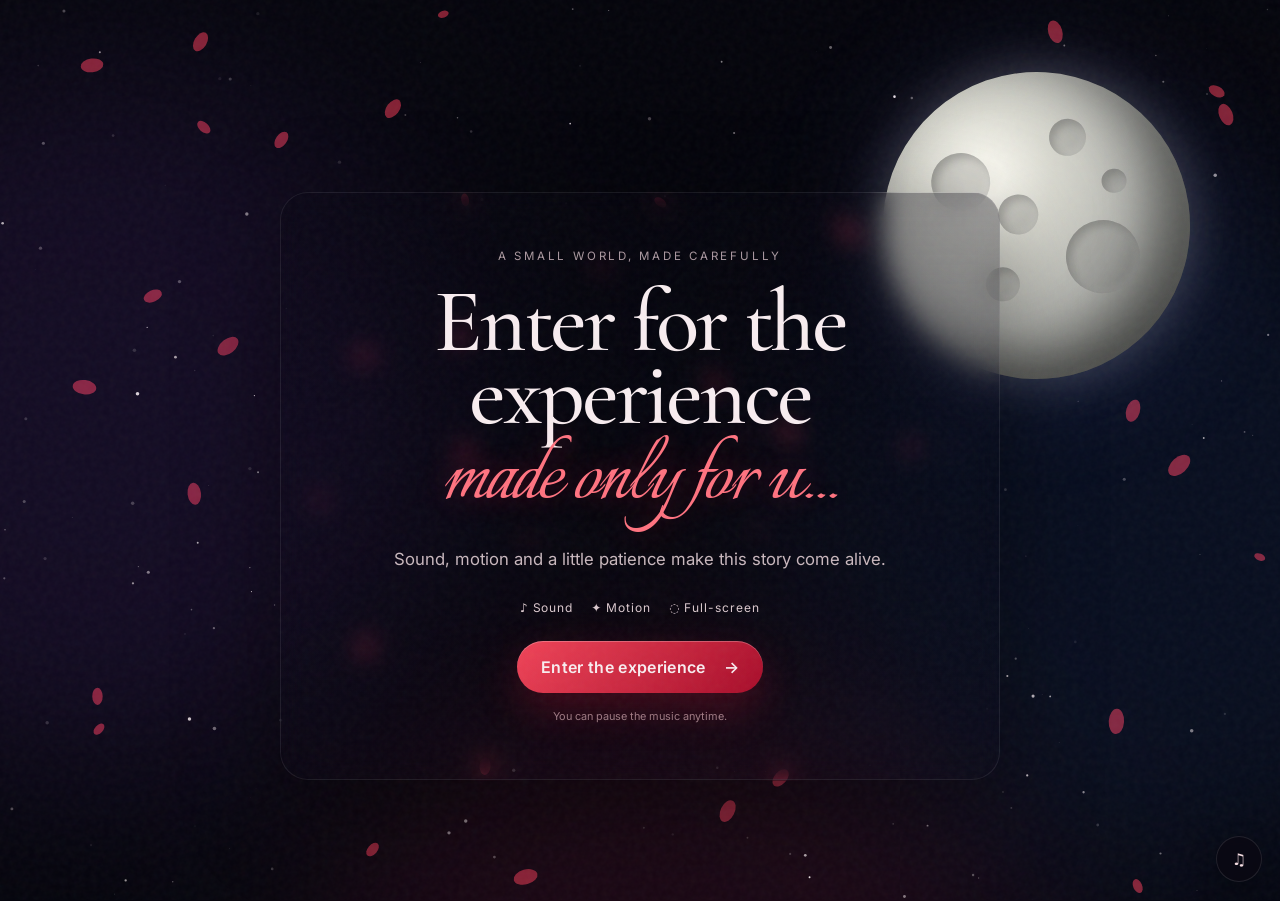
==== commit 6fae70b2: "Proofreading" ====
--- a/index.html
+++ b/index.html
@@ -99,7 +99,7 @@
           <p>Or that Can I get over these thoughts by living in present…….not thinking about how things are gonna end……..</p>
           <p>But here is me creating another one with my blocks, some practical, some sensible, some curious, some delusional all others always ticking inside me like clocks…….</p>
           <p>A question still lies ahead me that…….</p>
-          <p>Do I need to identidy these thoughts Or wait for someone who can get me out of the world of my own blocks……….</p>
+          <p>Do I need to identify these thoughts Or wait for someone who can get me out of the world of my own blocks……….</p>
           <div class="signature-wrap">
             <p class="signature-subtext">with love</p>
             <p class="signature">~Your Rounak</p>
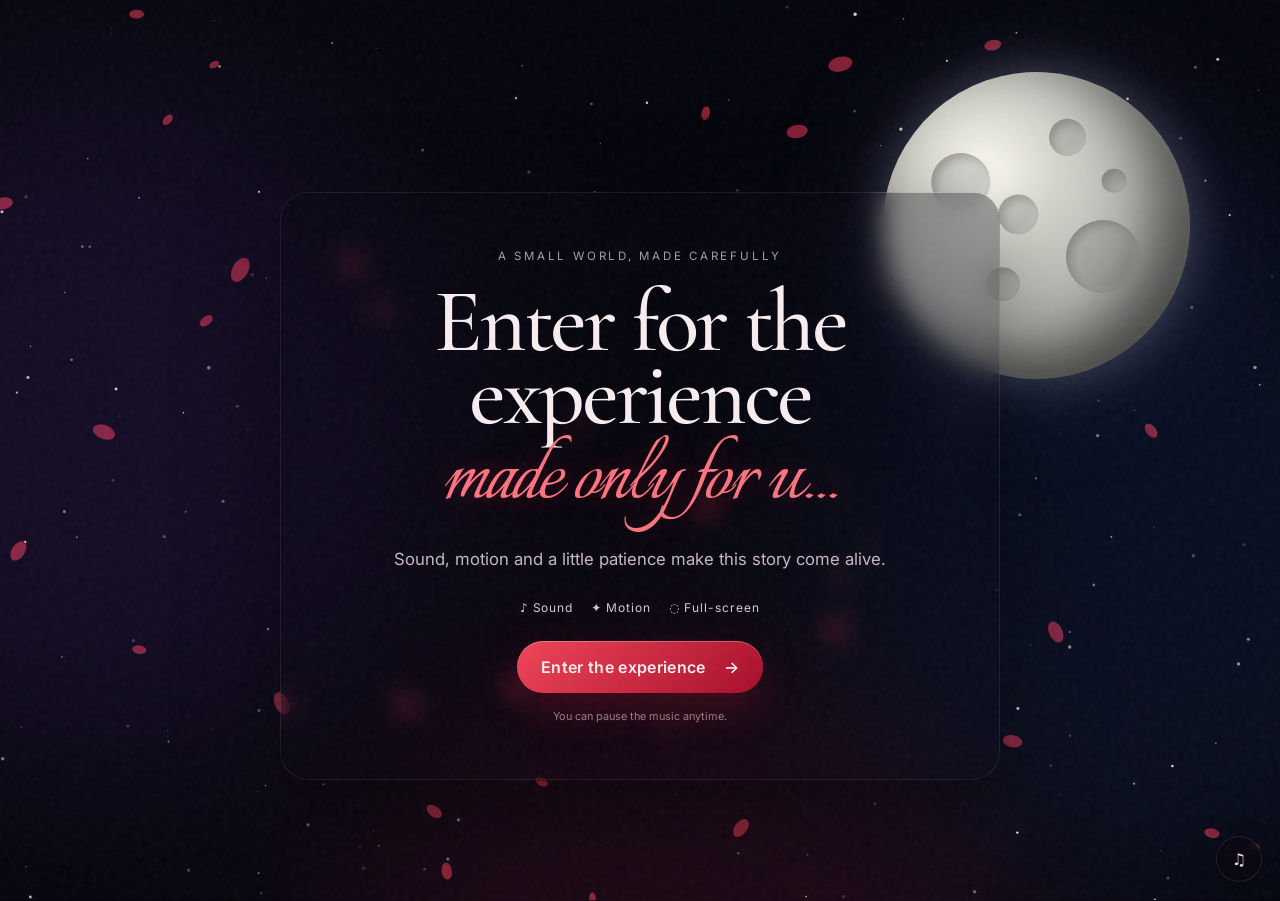
==== commit c7a94b39: "Proofreading" ====
--- a/index.html
+++ b/index.html
@@ -102,7 +102,7 @@
           <p>Do I need to identify these thoughts Or wait for someone who can get me out of the world of my own blocks……….</p>
           <div class="signature-wrap">
             <p class="signature-subtext">with love</p>
-            <p class="signature">~Your Rounak</p>
+            <p class="signature">~Rounak</p>
           </div>
         </div>
       </div>
